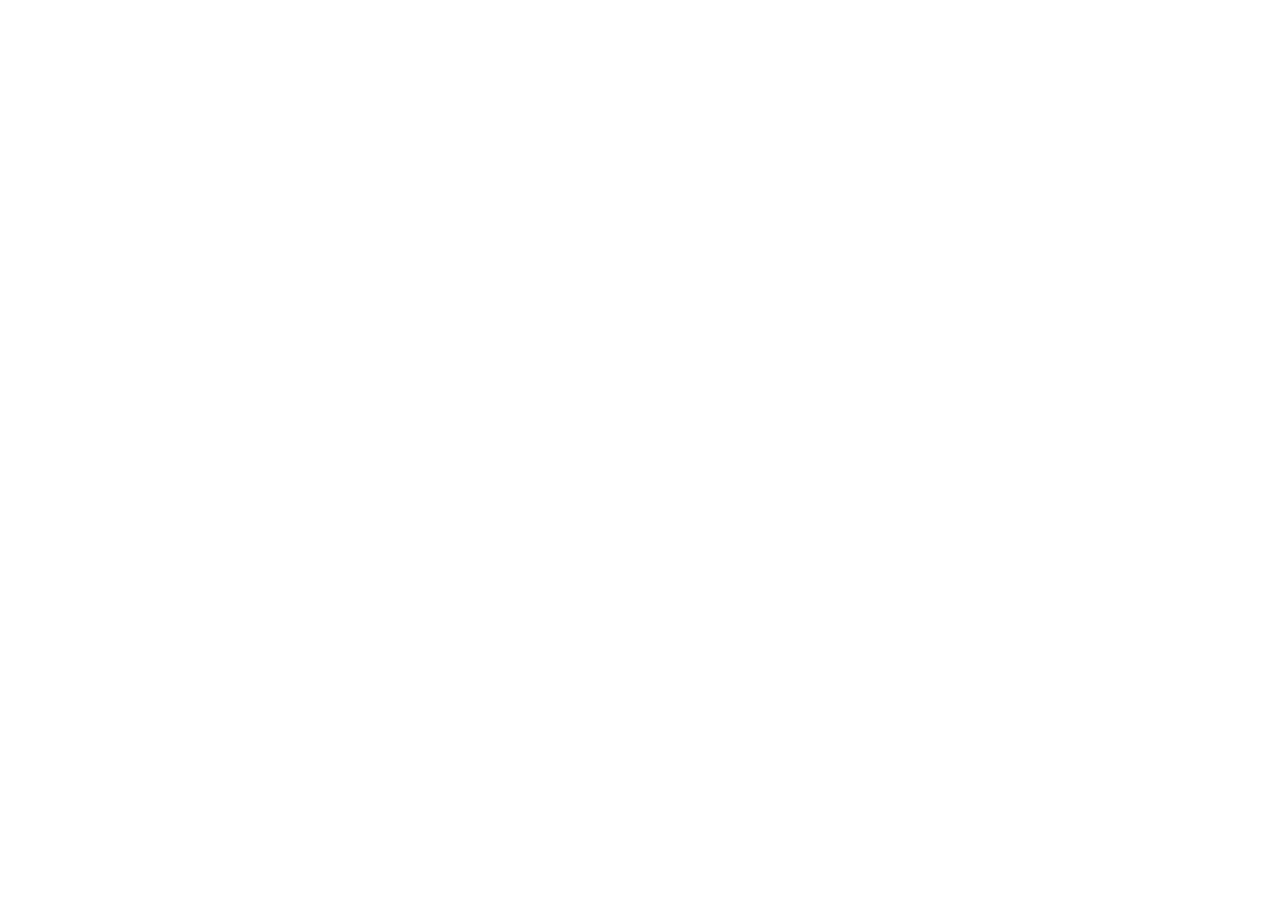
==== index.html @ de6fb057 "Init : création du dépôt, arborescence des fichiers et structure HTML de base" ====
<!DOCTYPE html>
<html lang="fr">
<head> 
<meta charset="UTF-8"> 
<meta name="viewport" content="width=device-width, initial-scale=1.0"> 
<title>AfriTalent — Accueil</title> 
<!-- Bootstrap 5 via CDN : feuille de style --> 
<link 
href="https://cdn.jsdelivr.net/npm/bootstrap@5.3.0/dist/css/bootstrap.min.css" 
rel="stylesheet"> 
<!-- Votre feuille de style personnelle --> 
<link rel="stylesheet" href="css/style.css">
</head>
<body> 
<!-- Le contenu de la page sera ajoute ici --> 
<!-- Bootstrap 5 via CDN : script JavaScript --> 
<script 
src="https://cdn.jsdelivr.net/npm/bootstrap@5.3.0/dist/js/bootstrap.bundle.min.js"
></script> 
<!-- Votre script JavaScript --> 
<script src="js/main.js"></script>
</body>
</html>
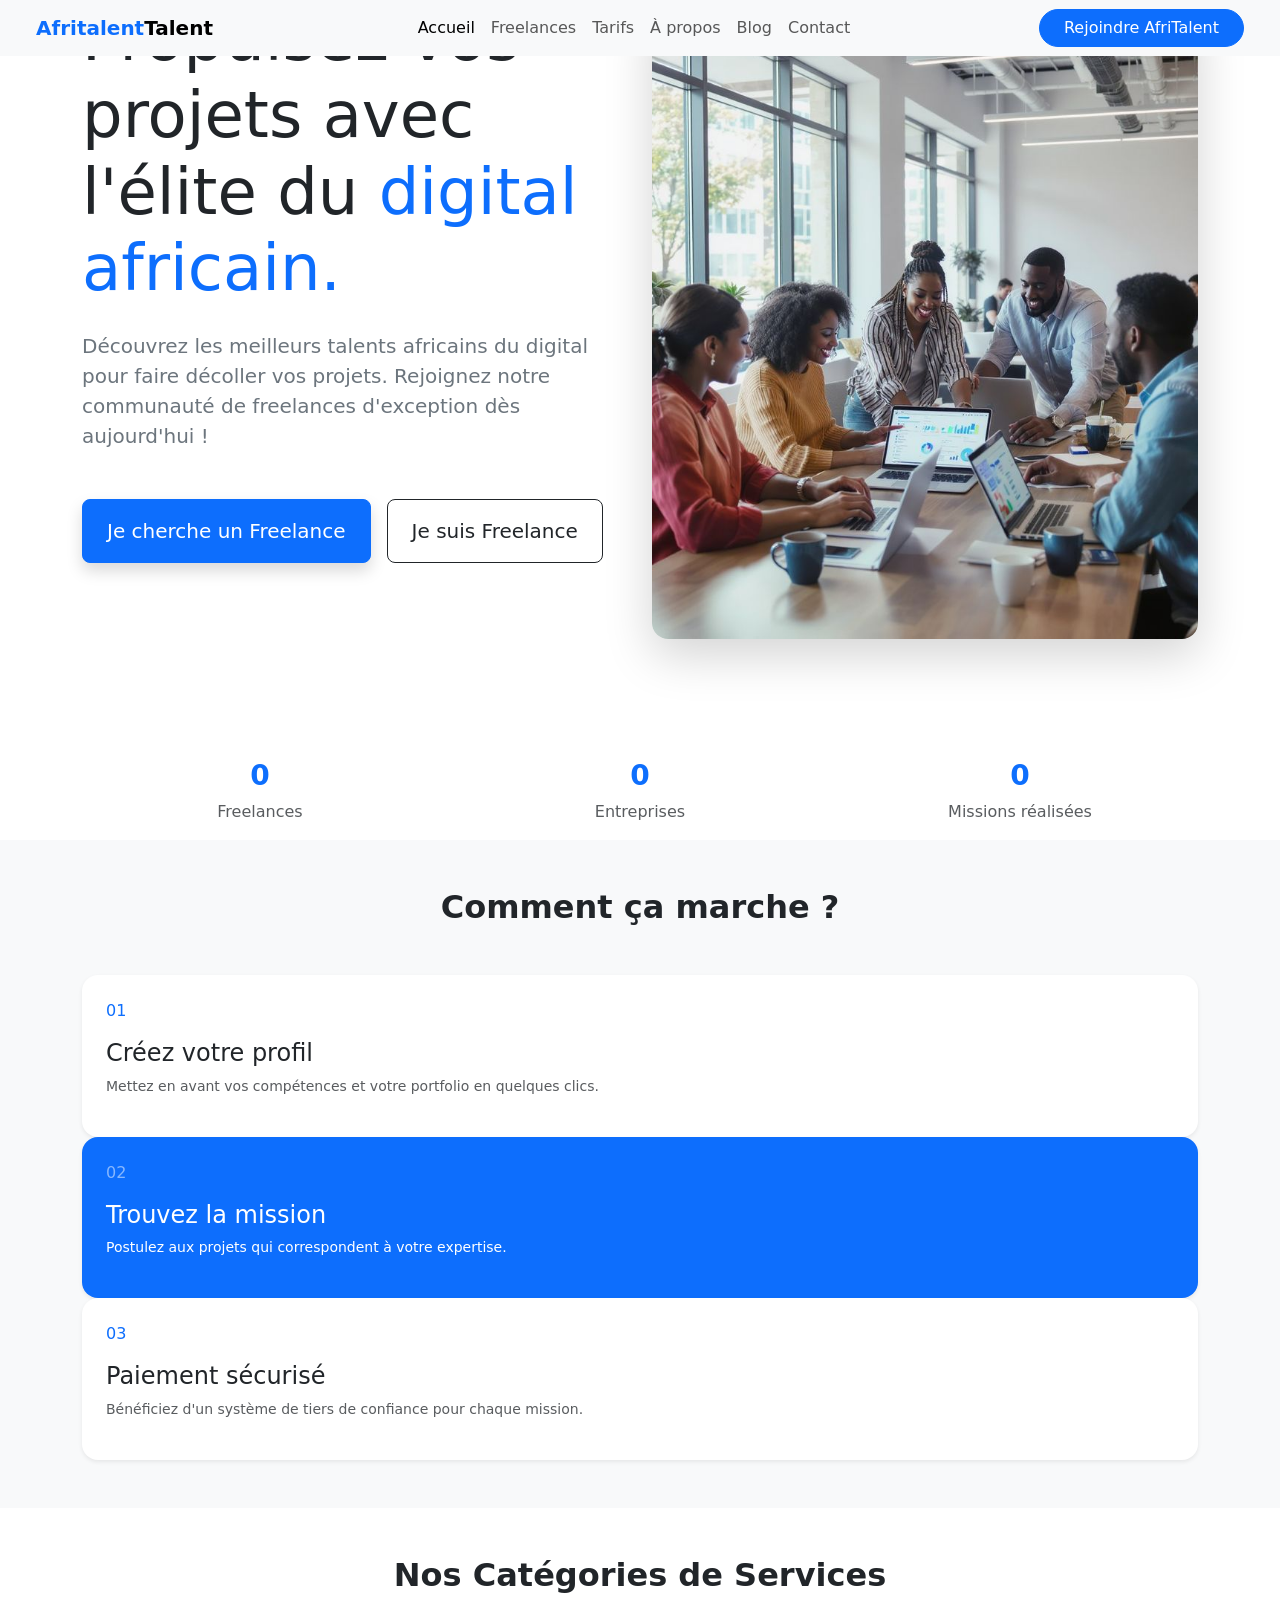
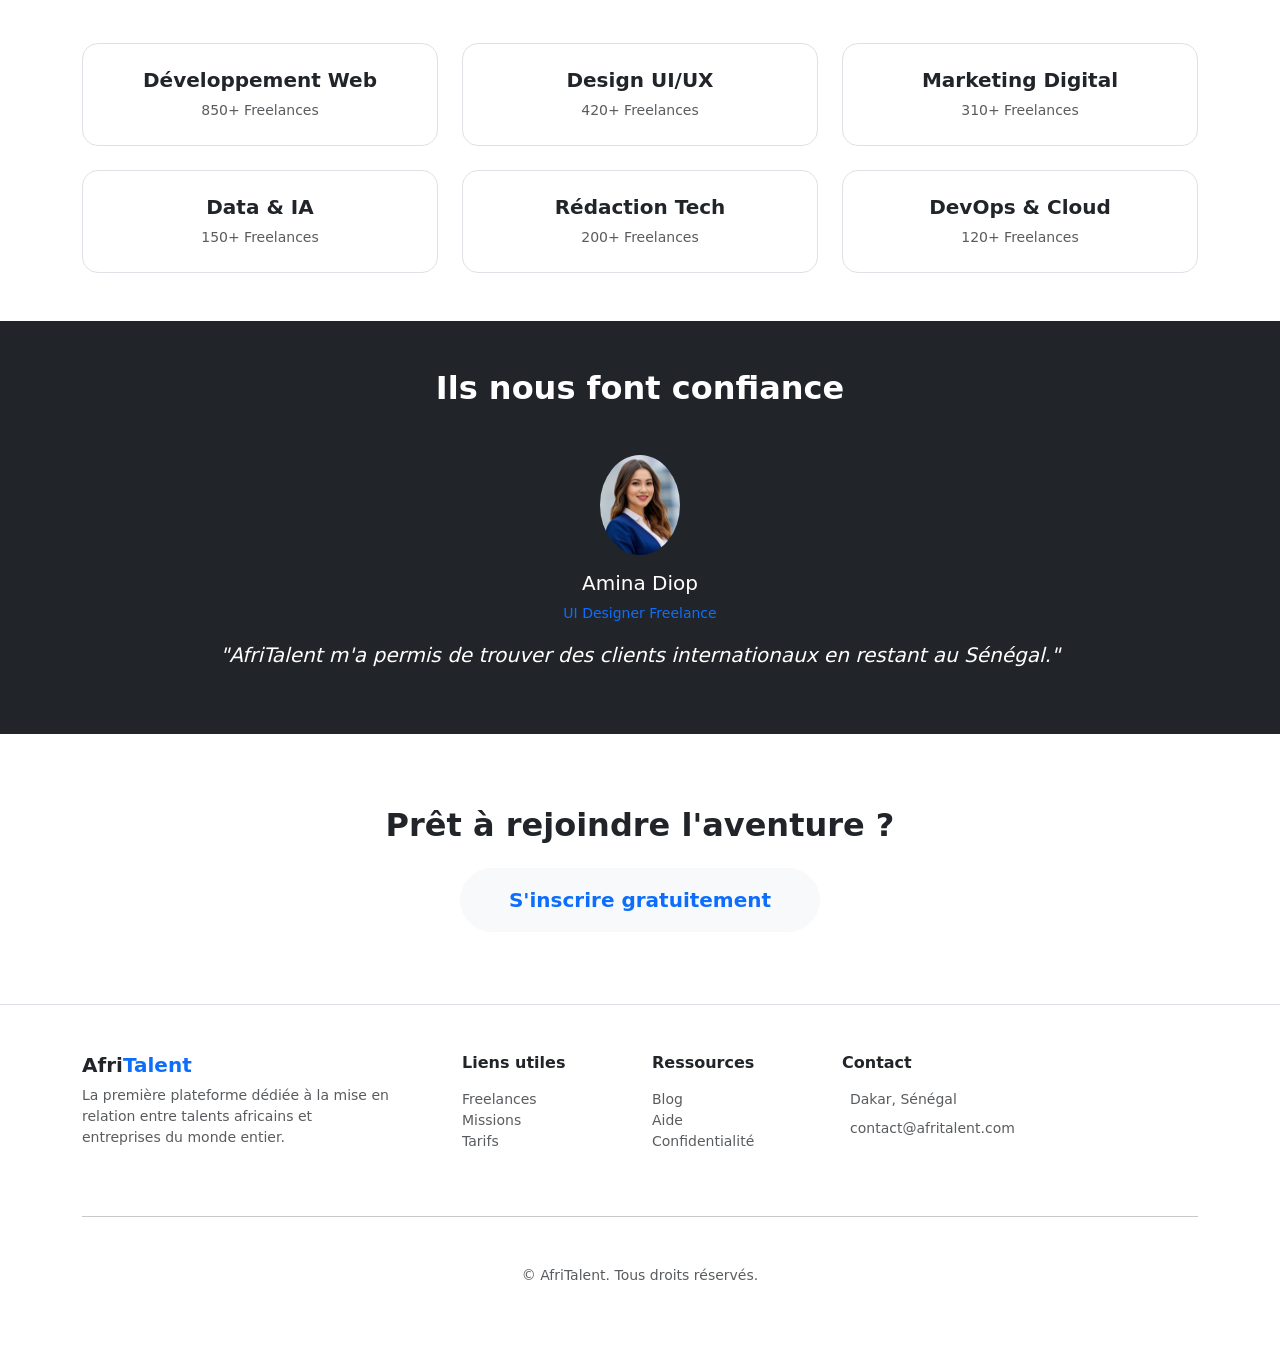
==== commit 6b774dc1: "HTML : structure complète des 5 pages avec sections et contenu texte" ====
--- a/index.html
+++ b/index.html
@@ -13,6 +13,222 @@
 </head>
 <body> 
 <!-- Le contenu de la page sera ajoute ici --> 
+  <nav class="navbar navbar-expand-lg navbar-light bg-light fixed-top px-4 transition-nav" id="mainNav">
+    <div class="container-fluid">
+        <a class="navbar-brand fw-bold" href="#">
+            <span class="text-primary">Afritalent</span>Talent
+        </a>
+
+        <button class="navbar-toggler" type="button" data-bs-toggle="collapse" data-bs-target="#navbarNav">
+            <span class="navbar-toggler-icon"></span>
+        </button>
+
+        <div class="collapse navbar-collapse" id="navbarNav">
+            <ul class="navbar-nav mx-auto">
+                <li class="nav-item"><a class="nav-link active" href="#">Accueil</a></li>
+                <li class="nav-item"><a class="nav-link" href="#">Freelances</a></li>
+                <li class="nav-item"><a class="nav-link" href="#">Tarifs</a></li>
+                <li class="nav-item"><a class="nav-link" href="#">À propos</a></li>
+                <li class="nav-item"><a class="nav-link" href="#">Blog</a></li>
+                <li class="nav-item"><a class="nav-link" href="#">Contact</a></li>
+            </ul>
+            
+            <a href="#" class="btn btn-primary rounded-pill px-4">Rejoindre AfriTalent</a>
+        </div>
+    </div>
+</nav>
+
+<section class="hero-section d-flex align-items-center">
+  <div class="container">
+    <div class="row align-intems-center">
+      <div class="col-lg-6 mb-5 mb-lg-0">
+        <h1 class="display-3 fw-800 mb-4 text-dark">Propulsez vos projets avec l'élite du <span class="text-primary">digital africain.</span></h1>
+        <p class="lead mb-5 text-secondary ">Découvrez les meilleurs talents africains du digital pour faire décoller vos projets. Rejoignez notre communauté de freelances d'exception dès aujourd'hui !</p>
+         <div class="d-flex flex-wrap gap-3">
+                        <button class="btn btn-primary btn-lg px-4 py-3 shadow">Je cherche un Freelance</button>
+                        <button class="btn btn-outline-dark btn-lg px-4 py-3">Je suis Freelance</button>
+                    </div>
+                </div>
+                 <div class="col-lg-6 position-relative">
+                    <div class="hero-img-wrapper">
+                      <img src="images/in.jpg" alt="Equipe Tech" class="img-fluid rounded-4 shadow-lg">
+      </div>
+    </div>
+  </div>
+   <div class="row mt-5 pt-lg-5 text-center g-4">
+                <div class="col-6 col-md-4">
+                    <div class="stat-card">
+                        <h3 class="counter fw-bold text-primary" data-target="2500">0</h3>
+                        <p class="text-muted">Freelances</p>
+                    </div>
+                </div>
+                <div class="col-6 col-md-4">
+                    <div class="stat-card">
+                        <h3 class="counter fw-bold text-primary" data-target="800">0</h3>
+                        <p class="text-muted">Entreprises</p>
+                    </div>
+                </div>
+                <div class="col-12 col-md-4">
+                    <div class="stat-card">
+                        <h3 class="counter fw-bold text-primary" data-target="12000">0</h3>
+                        <p class="text-muted">Missions réalisées</p>
+                    </div>
+                </div>
+            </div>
+        </div>
+    </section>
+     <section class="py-5 bg-light">
+        <div class="container">
+            <h2 class="text-center mb-5 fw-bold">Comment ça marche ?</h2>
+            <div class="bento-grid">
+                <div class="bento-item step-1 p-4 shadow-sm bg-white rounded-4">
+                    <span class="step-num text-primary">01</span>
+                    <i class="bi bi-person-plus fs-2 my-3 d-block"></i>
+                    <h4>Créez votre profil</h4>
+                    <p class="small text-muted">Mettez en avant vos compétences et votre portfolio en quelques clics.</p>
+                </div>
+                <div class="bento-item step-2 p-4 shadow-sm bg-primary text-white rounded-4">
+                    <span class="step-num opacity-50">02</span>
+                    <i class="bi bi-search fs-2 my-3 d-block"></i>
+                    <h4>Trouvez la mission</h4>
+                    <p class="small">Postulez aux projets qui correspondent à votre expertise.</p>
+                </div>
+                <div class="bento-item step-3 p-4 shadow-sm bg-white rounded-4">
+                    <span class="step-num text-primary">03</span>
+                    <i class="bi bi-shield-check fs-2 my-3 d-block"></i>
+                    <h4>Paiement sécurisé</h4>
+                    <p class="small text-muted">Bénéficiez d'un système de tiers de confiance pour chaque mission.</p>
+                </div>
+            </div>
+        </div>
+    </section>
+     <section class="py-5">
+        <div class="container">
+            <h2 class="text-center mb-5 fw-bold">Nos Catégories de Services</h2>
+            <div class="row g-4">
+                <div class="col-md-4 col-lg-4">
+                    <div class="category-card p-4 text-center rounded-4 border">
+                        <i class="bi bi-code-slash fs-1 text-primary mb-3"></i>
+                        <h5 class="fw-bold">Développement Web</h5>
+                        <p class="text-muted mb-0 small">850+ Freelances</p>
+                    </div>
+                </div>
+                <div class="col-md-4 col-lg-4">
+                    <div class="category-card p-4 text-center rounded-4 border">
+                        <i class="bi bi-palette fs-1 text-primary mb-3"></i>
+                        <h5 class="fw-bold">Design UI/UX</h5>
+                        <p class="text-muted mb-0 small">420+ Freelances</p>
+                    </div>
+                </div>
+                <div class="col-md-4 col-lg-4">
+                    <div class="category-card p-4 text-center rounded-4 border">
+                        <i class="bi bi-megaphone fs-1 text-primary mb-3"></i>
+                        <h5 class="fw-bold">Marketing Digital</h5>
+                        <p class="text-muted mb-0 small">310+ Freelances</p>
+                    </div>
+                </div>
+                <div class="col-md-4 col-lg-4">
+                    <div class="category-card p-4 text-center rounded-4 border">
+                        <i class="bi bi-database fs-1 text-primary mb-3"></i>
+                        <h5 class="fw-bold">Data & IA</h5>
+                        <p class="text-muted mb-0 small">150+ Freelances</p>
+                    </div>
+                </div>
+                <div class="col-md-4 col-lg-4">
+                    <div class="category-card p-4 text-center rounded-4 border">
+                        <i class="bi bi-pen fs-1 text-primary mb-3"></i>
+                        <h5 class="fw-bold">Rédaction Tech</h5>
+                        <p class="text-muted mb-0 small">200+ Freelances</p>
+                    </div>
+                </div>
+                <div class="col-md-4 col-lg-4">
+                    <div class="category-card p-4 text-center rounded-4 border">
+                        <i class="bi bi-cloud fs-1 text-primary mb-3"></i>
+                        <h5 class="fw-bold">DevOps & Cloud</h5>
+                        <p class="text-muted mb-0 small">120+ Freelances</p>
+                    </div>
+                </div>
+            </div>
+        </div>
+    </section>
+
+    <section class="py-5 bg-dark text-white">
+        <div class="container text-center">
+            <h2 class="mb-5 fw-bold">Ils nous font confiance</h2>
+            <div id="testimonialCarousel" class="carousel slide" data-bs-ride="carousel">
+                <div class="carousel-inner">
+                    <div class="carousel-item active">
+                      <img src="images/télé.jpg" class="rounded-circle mb-3" width="80" alt="Avatar">
+                      <h5>Amina Diop</h5>
+                        <p class="small text-primary">UI Designer Freelance</p>
+                        <p class="fst-italic lead">"AfriTalent m'a permis de trouver des clients internationaux en restant au Sénégal."</p>
+                        <div class="text-warning"><i class="bi bi-star-fill"></i><i class="bi bi-star-fill"></i><i class="bi bi-star-fill"></i><i class="bi bi-star-fill"></i><i class="bi bi-star-fill"></i></div>
+                    </div>
+                    <div class="carousel-item">
+                      <img src="images/p.jpg"  class="rounded-circle mb-3" width="80" alt="Avatar">
+                      <h5>Mamadou Fall</h5>
+                        <p class="small text-primary">Développeur Web Freelance</p>
+                        <p class="fst-italic lead">"AfriTalent m'a permis de collaborer avec des clients du monde entier."</p>
+                        <div class="text-warning"><i class="bi bi-star-fill"></i><i class="bi bi-star-fill"></i><i class="bi bi-star-fill"></i><i class="bi bi-star-fill"></i><i class="bi bi-star-fill"></i></div>
+                    </div>
+                     <div class="carousel-item">
+                      <img src="images/Erwecke mit deinem Bewerbungsfoto den Eindruck von Professionalität! 📸 Ein starkes Headshot ist ent.jpg" class="rounded-circle mb-3" width="80" alt="Avatar">
+                      <h5>Souleymane Ndiaye</h5>
+                        <p class="small text-primary">Designer Graphique Freelance</p>
+                        <p class="fst-italic lead">"AfriTalent m'a permis de développer ma carrière en accédant à des projets internationaux."</p>
+                        <div class="text-warning"><i class="bi bi-star-fill"></i><i class="bi bi-star-fill"></i><i class="bi bi-star-fill"></i><i class="bi bi-star-fill"></i><i class="bi bi-star-fill"></i></div>
+                    </div>
+                </div>
+            </div>
+        </div>
+        </div>
+    </section>
+     <section class="py-5 text-center cta-banner">
+        <div class="container py-4">
+            <h2 class="fw-bold mb-4">Prêt à rejoindre l'aventure ?</h2>
+            <button class="btn btn-light btn-lg px-5 py-3 rounded-pill fw-bold text-primary">S'inscrire gratuitement</button>
+        </div>
+    </section>
+
+    <footer class="py-5 bg-white border-top">
+        <div class="container">
+            <div class="row g-4">
+                <div class="col-lg-4">
+                    <h5 class="fw-bold">Afri<span class="text-primary">Talent</span></h5>
+                    <p class="text-muted small pe-lg-5">La première plateforme dédiée à la mise en relation entre talents africains et entreprises du monde entier.</p>
+                </div>
+                <div class="col-6 col-lg-2">
+                    <h6 class="fw-bold mb-3">Liens utiles</h6>
+                    <ul class="list-unstyled small">
+                        <li><a href="#" class="text-decoration-none text-muted">Freelances</a></li>
+                        <li><a href="#" class="text-decoration-none text-muted">Missions</a></li>
+                        <li><a href="#" class="text-decoration-none text-muted">Tarifs</a></li>
+                    </ul>
+                </div>
+                <div class="col-6 col-lg-2">
+                    <h6 class="fw-bold mb-3">Ressources</h6>
+                    <ul class="list-unstyled small">
+                        <li><a href="#" class="text-decoration-none text-muted">Blog</a></li>
+                        <li><a href="#" class="text-decoration-none text-muted">Aide</a></li>
+                        <li><a href="#" class="text-decoration-none text-muted">Confidentialité</a></li>
+                    </ul>
+                </div>
+                <div class="col-lg-4">
+                    <h6 class="fw-bold mb-3">Contact</h6>
+                    <p class="small text-muted mb-2"><i class="bi bi-geo-alt me-2"></i> Dakar, Sénégal</p>
+                    <p class="small text-muted mb-3"><i class="bi bi-envelope me-2"></i> contact@afritalent.com</p>
+                    <div class="d-flex gap-3 mt-3">
+                        <a href="#" class="text-primary fs-4"><i class="bi bi-linkedin"></i></a>
+                        <a href="#" class="text-primary fs-4"><i class="bi bi-twitter-x"></i></a>
+                        <a href="#" class="text-primary fs-4"><i class="bi bi-instagram"></i></a>
+                    </div>
+                </div>
+            </div>
+            <hr class="my-5">
+            <p class="text-center text-muted small">&copy; <span id="year"></span> AfriTalent. Tous droits réservés.</p>
+        </div>
+    </footer>
+
 <!-- Bootstrap 5 via CDN : script JavaScript --> 
 <script 
 src="https://cdn.jsdelivr.net/npm/bootstrap@5.3.0/dist/js/bootstrap.bundle.min.js"
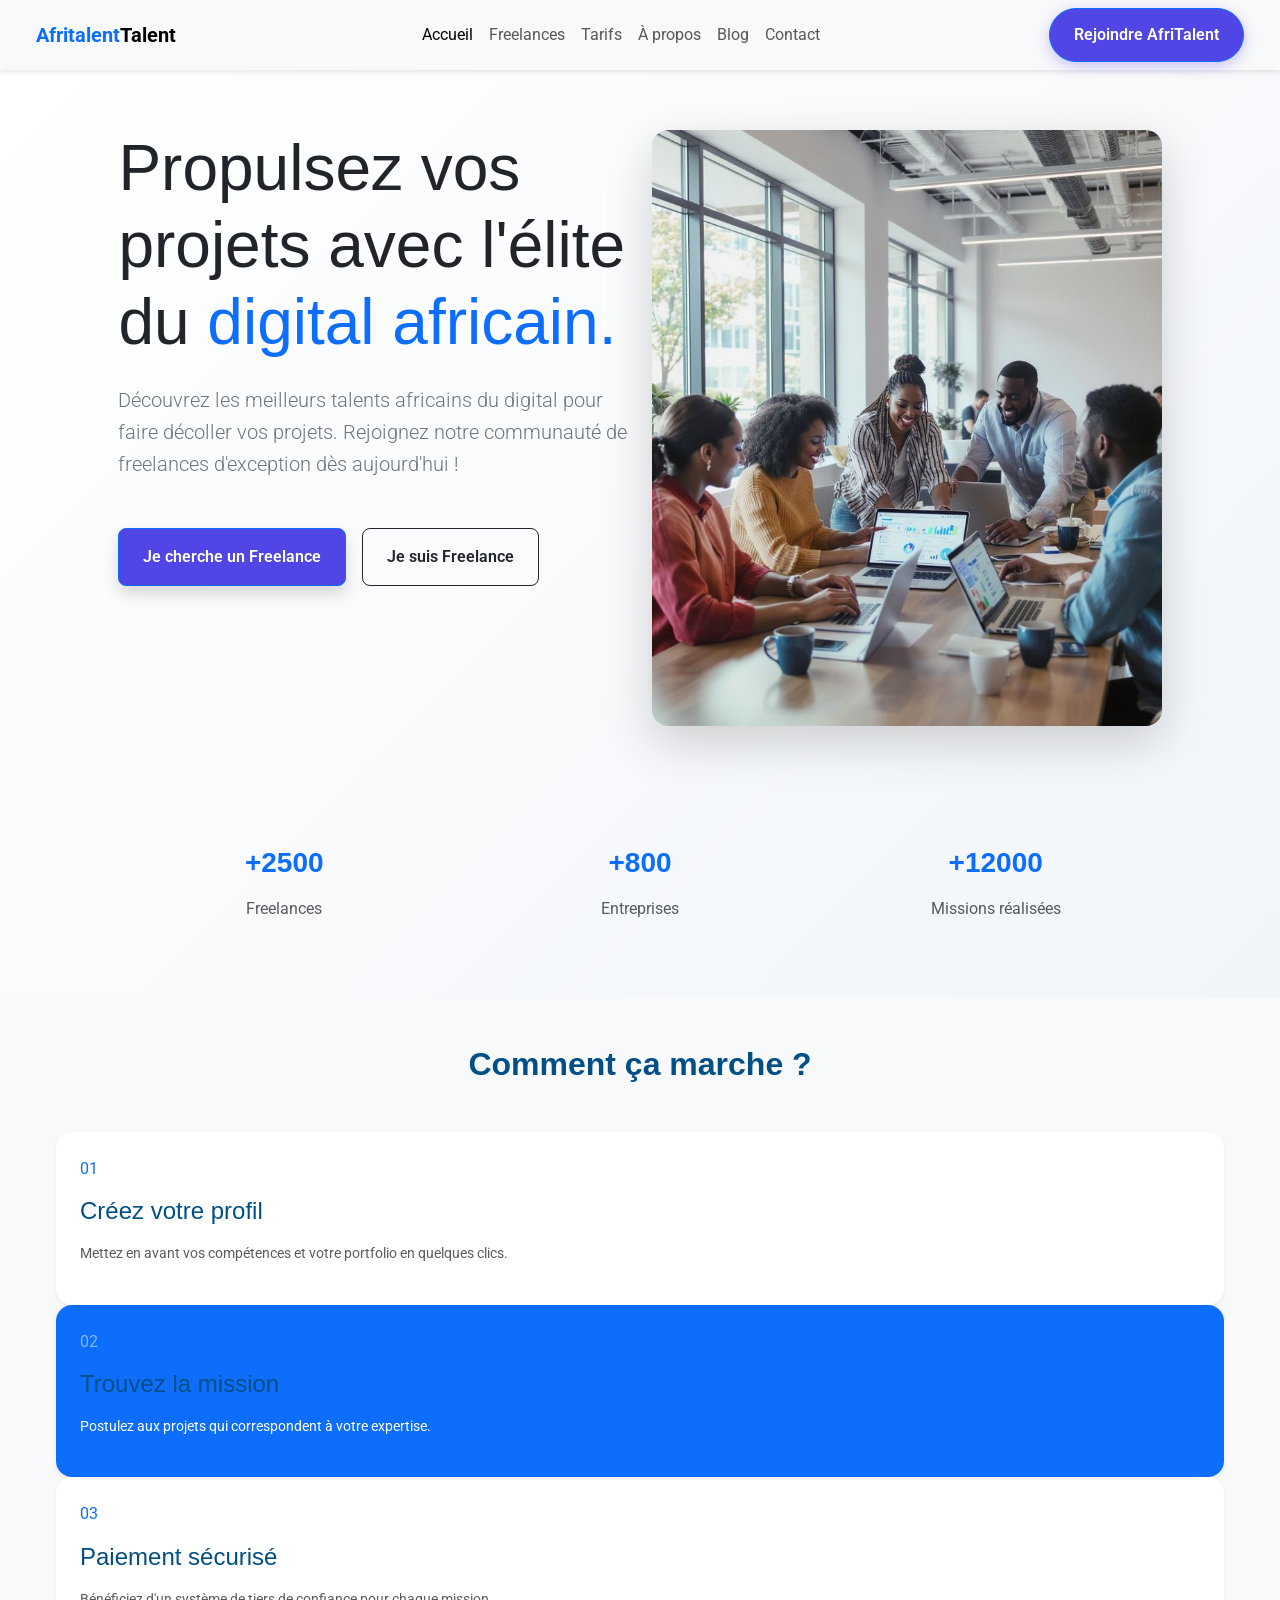
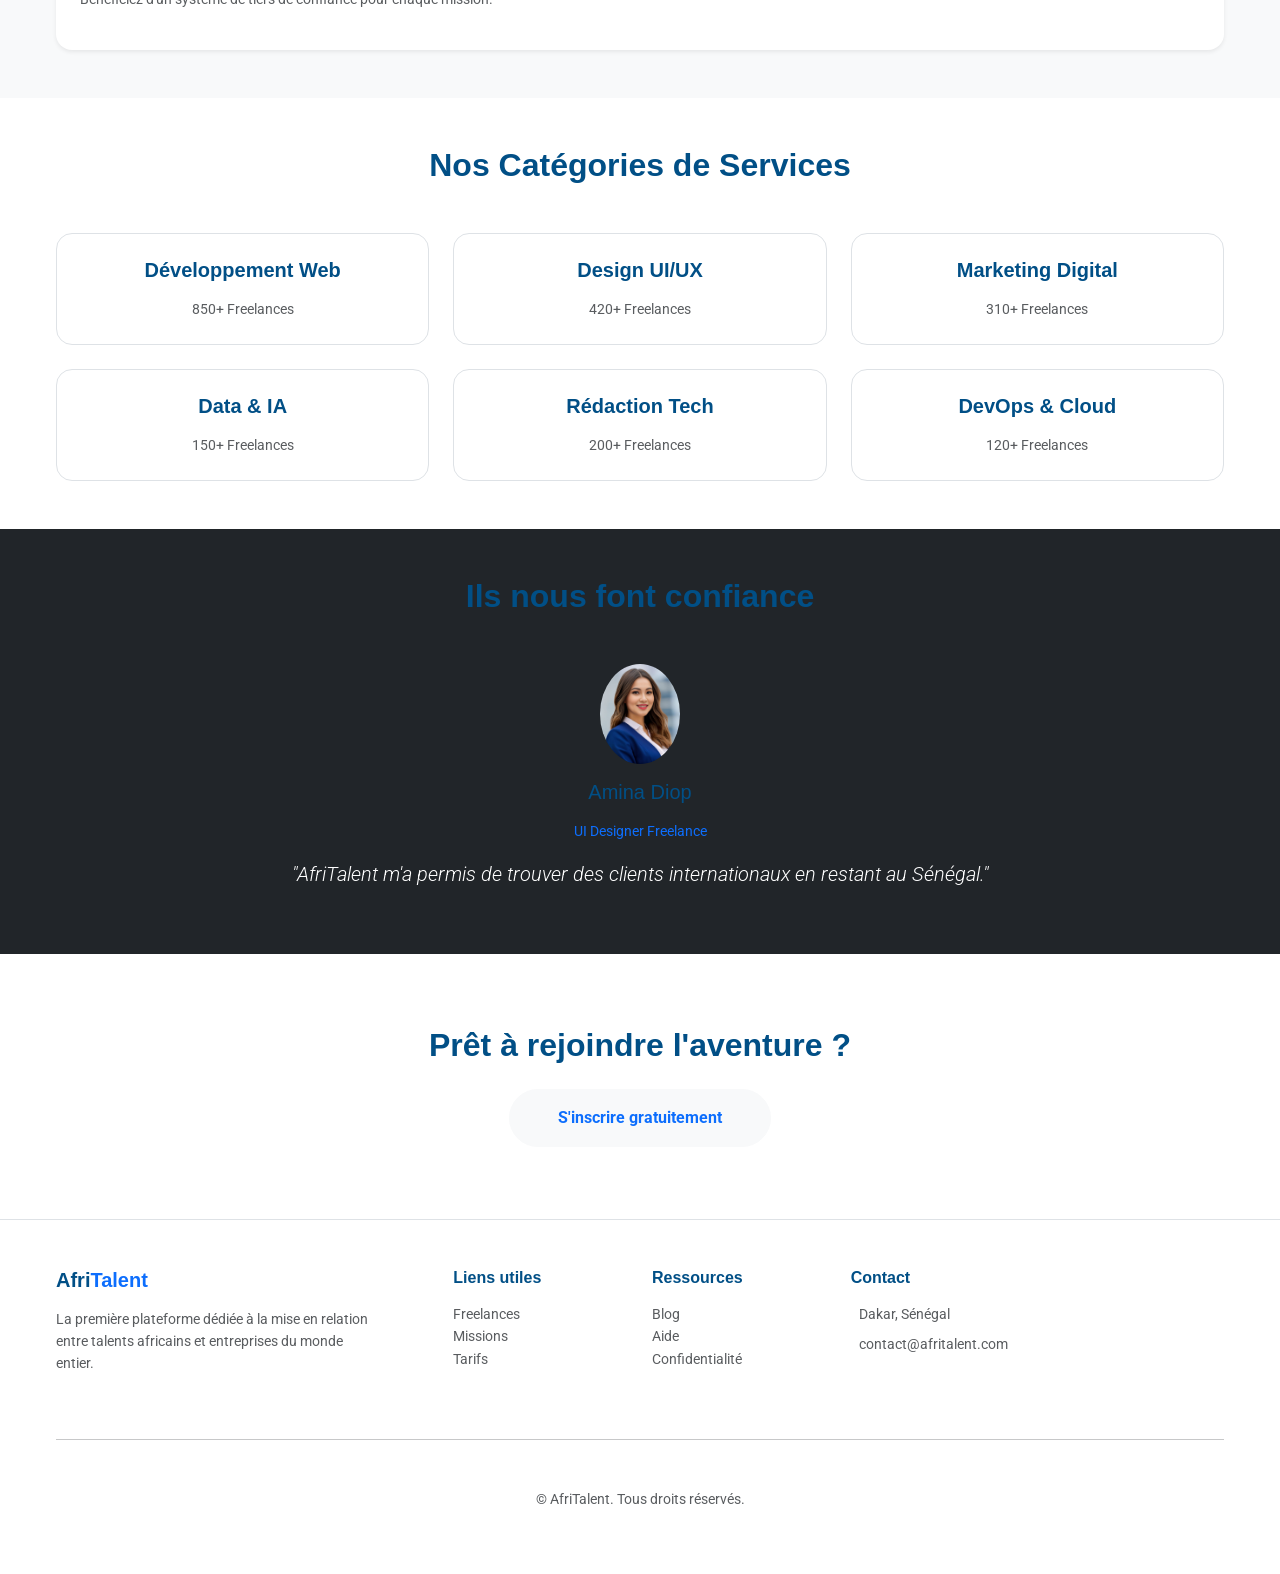
==== commit c7bbbbd7: "CSS : Bento Grid, sections hero et catégories, effets hover" ====
--- a/index.html
+++ b/index.html
@@ -58,19 +58,19 @@
    <div class="row mt-5 pt-lg-5 text-center g-4">
                 <div class="col-6 col-md-4">
                     <div class="stat-card">
-                        <h3 class="counter fw-bold text-primary" data-target="2500">0</h3>
+                        <h3 class="counter fw-bold text-primary" data-target="2500">+2500</h3>
                         <p class="text-muted">Freelances</p>
                     </div>
                 </div>
                 <div class="col-6 col-md-4">
                     <div class="stat-card">
-                        <h3 class="counter fw-bold text-primary" data-target="800">0</h3>
+                        <h3 class="counter fw-bold text-primary" data-target="800">+800</h3>
                         <p class="text-muted">Entreprises</p>
                     </div>
                 </div>
                 <div class="col-12 col-md-4">
                     <div class="stat-card">
-                        <h3 class="counter fw-bold text-primary" data-target="12000">0</h3>
+                        <h3 class="counter fw-bold text-primary" data-target="12000">+12000</h3>
                         <p class="text-muted">Missions réalisées</p>
                     </div>
                 </div>
--- a/css/style.css
+++ b/css/style.css
@@ -0,0 +1,195 @@
+@import url('https://fonts.googleapis.com/css2?family=Roboto:wght@400;700&family=Open+Sans:wght@400;600&display=swap');
+:root {
+    --primary-color: #2a6f97;    
+    --secondary-color: #014f86;     
+    --accent-color: #ffb703;       
+    --bg-light: #f8f9fa;
+    --text-dark: #212529;      
+    --text-muted: #6c757d;          
+
+    --font-titles: 'Poppins', sans-serif;
+    --font-body: 'Roboto', sans-serif;
+
+    
+    --spacing-sm: 0.5rem;           
+    --spacing-md: 1rem;             
+    --spacing-lg: 2rem;            
+}
+
+*, *::before, *::after {
+    margin: 0;
+    padding: 0;
+    box-sizing: border-box; 
+}
+
+body {
+    font-family: var(--font-body);
+    color: var(--text-dark);
+    background-color: #ffffff;
+    line-height: 1.6;
+}
+
+h1, h2, h3, h4, h5, h6 {
+    font-family: var(--font-titles);
+    color: var(--secondary-color);
+    margin-bottom: var(--spacing-md);
+}
+
+a {
+    text-decoration: none;
+    color: inherit;
+}
+
+ul {
+    list-style: none;
+}
+
+
+.container {
+    width: 100%;
+    max-width: 1200px;
+    margin: 0 auto;
+    padding: 0 var(--spacing-md);
+}
+.navbar {
+    background-color: #ffffff;
+    box-shadow: 0 2px 5px rgba(0, 0, 0, 0.1);
+    position: sticky;
+    top: 0;
+    z-index: 1000;
+}
+
+.navbar .container {
+    display: flex;
+    justify-content: space-between;
+    align-items: center;
+    padding-top: var(--spacing-md);
+    padding-bottom: var(--spacing-md);
+}
+
+
+.navbar-logo {
+    font-family: var(--font-titles);
+    font-size: 1.5rem;
+    font-weight: 700;
+    color: var(--primary-color);
+}
+
+
+.navbar-menu {
+    display: flex;
+    gap: var(--spacing-lg); 
+}
+
+.navbar-link {
+    font-weight: 500;
+    transition: color 0.3s ease;
+}
+
+.navbar-link:hover {
+    color: var(--accent-color);
+}
+
+.hero-section{
+ min-height: 85vh;
+ display: flex;
+ align-items:center;
+ padding:60px 8%;
+ background: linear-gradient( 135deg, #ffffff 0%, #f1f5f9 100%);
+ position: relative;
+ overflow: hidden;
+}
+.hero-container{
+    width:100%;
+    max-width: 1200px;
+    margin: 0 auto;
+    display:flex;
+    align-items:center;
+    gap:5%;
+}
+.hero-center {
+    flex: 0 0 65%;
+}
+.hero-image-wrapper {
+    flex: 0 0 30%;
+    position: relative;
+}
+.hero-subtitle {
+    display: inline-block;
+    font-size: 0.85rem;
+    text-transform: uppercase;
+    letter-spacing: 2px;
+    color: #4f46e5;
+    font-weight: 600;
+    margin-bottom: 16px;
+}
+hero-title {
+    font-family: 'Playfair Display', serif; 
+    font-size: 4.2rem;                      
+    font-weight: 800;                      
+    line-height: 1.1;
+    color: #0f172a;
+    margin-bottom: 24px;
+}
+
+.hero-title .text-accent {
+    background: linear-gradient(45deg, #4f46e5, #ec4899);
+    -webkit-background-clip: text;
+    -webkit-text-fill-color: transparent;
+    font-style: italic; 
+}
+.hero-actions {
+    display: flex;
+    gap: 16px;
+}
+
+.btn {
+    display: inline-block;
+    padding: 14px 30px;
+    font-size: 1rem;
+    font-weight: 600;
+    text-decoration: none;
+    border-radius: 8px;
+    transition: all 0.3s ease;
+}
+
+.btn-primary {
+    background-color: #4f46e5;
+    color: #ffffff;
+    box-shadow: 0 4px 14px rgba(79, 70, 229, 0.3);
+}
+
+.btn-primary:hover {
+    background-color: #4338ca;
+    transform: translateY(-2px);
+}
+
+.btn-secondary {
+    background-color: transparent;
+    color: #0f172a;
+    border: 2px solid #0f172a;
+}
+
+.btn-secondary:hover {
+    background-color: #0f172a;
+    color: #ffffff;
+}
+
+.hero-image-card {
+    width: 100%;
+    border-radius: 24px;
+    overflow: hidden;
+    box-shadow: 0 20px 40px rgba(0, 0, 0, 0.08);
+    transform: rotate(3deg); 
+    transition: transform 0.4s cubic-bezier(0.175, 0.885, 0.32, 1.275);
+}
+
+.hero-image-card:hover {
+    transform: rotate(0deg) scale(1.03);
+}
+
+.hero-image-card img {
+    width: 100%;
+    height: auto;
+    display: block;
+}
